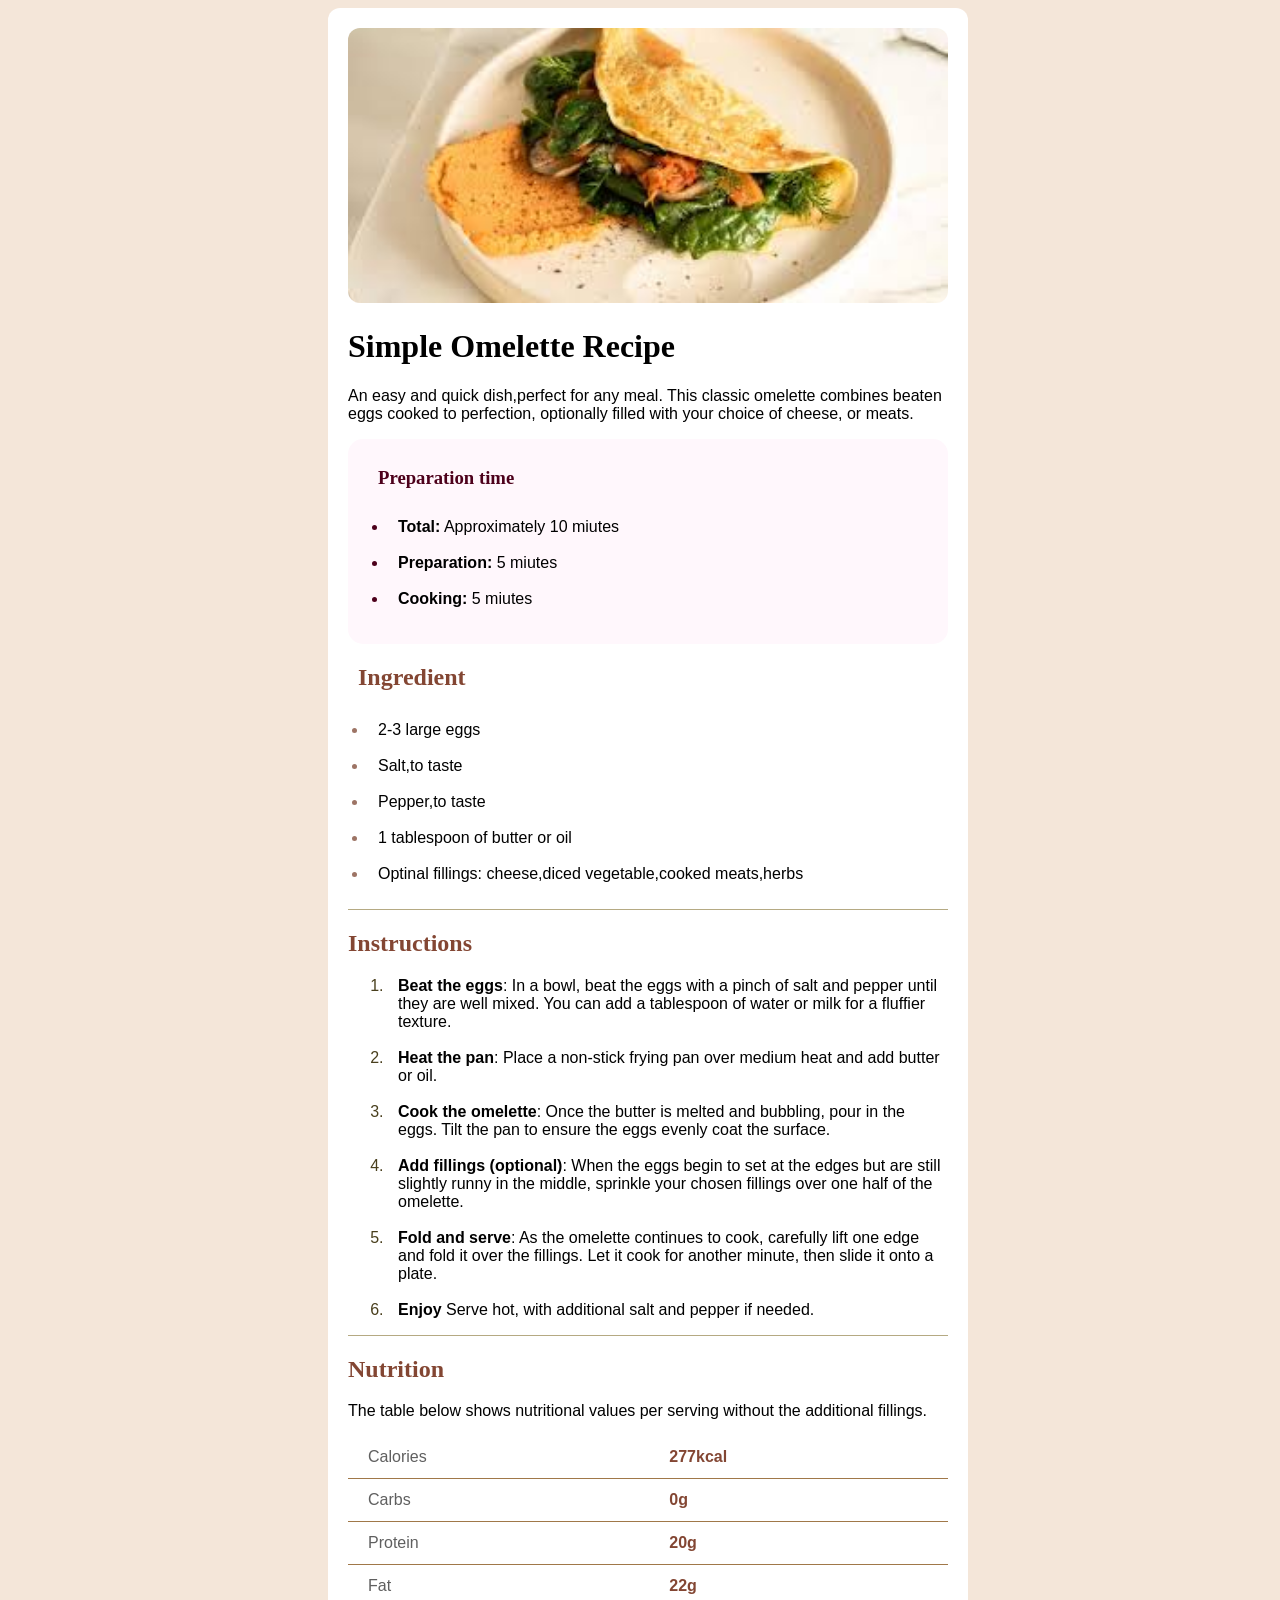
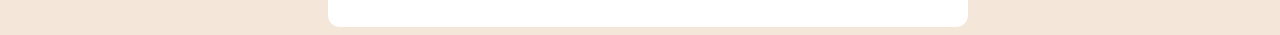
==== index.html @ 75eeb393 "menu" ====
<!DOCTYPE html>
<html lang="fr">
  <head>
    <meta charset="UTF-8"> 
      <meta name="viewport" content="width=device-width, initial-scale=1.0">
    <title>Simple Omelette Recipe</title>
    <link href="omelette.css" rel="stylesheet">
  </head>
<body>
    <div class="card">
        <img src="images.png" alt="omelette plate">
        <div class="container">
            <h1>Simple Omelette Recipe</h1>
            <p> An easy and quick dish,perfect for any meal. This classic omelette combines beaten eggs cooked to perfection, optionally filled with your choice of cheese, or meats.</p>
    
            <div class="preparation">
                <h3>Preparation time</h3>
                <ul>
                    <li><strong>Total:</strong> Approximately 10 miutes</li><br>
                    <li><strong>Preparation:</strong> 5 miutes</li><br>
                    <li><strong>Cooking:</strong> 5 miutes</li>
                </ul>
            </div>
            <div class="ingredient">
                <h2>Ingredient</h2>
                <ul>
                    <li>2-3 large eggs</li><br>
                    <li>Salt,to taste</li><br>
                    <li>Pepper,to taste</li><br>
                    <li>1 tablespoon of butter or oil</li><br>
                    <li>Optinal fillings: cheese,diced vegetable,cooked meats,herbs</li>
                </ul>
            </div>
            <div class="instruction">
                <h2>Instructions</h2>
                <ol>
                    <li><strong> Beat the eggs</strong>: In a bowl, beat the eggs with a pinch of salt and pepper until they are well mixed. 
                        You can add a tablespoon of water or milk for a fluffier texture.
                    </li><br>
                    <li><strong>Heat the pan</strong>: Place a non-stick frying pan over medium heat and add butter or oil.</li><br>
                    <li><strong>Cook the omelette</strong>: Once the butter is melted and bubbling, pour in the eggs. Tilt the pan to ensure the eggs evenly coat the surface.</li><br>
                    <li><strong>Add fillings (optional)</strong>: When the eggs begin to set at the edges but are still 
                        slightly runny in the middle, sprinkle your chosen fillings over one half of the omelette.
                    </li><br>
                    <li><strong>Fold and serve</strong>: As the omelette continues to cook, carefully lift one edge and fold it over the fillings.
                        Let it cook for another minute, then slide it onto a plate.
                    </li><br>
                    <li><strong>Enjoy</strong> Serve hot, with additional salt and pepper if needed.</li>
                </ol>
            </div>
            <h2>Nutrition</h2>
            <p>The table below shows nutritional values per serving without the additional fillings.</p>
            <table class="nutrition-table">
                <tr>
                    <td>Calories</td>
                    <td class="value">277kcal</td>
                </tr>
                <tr>
                    <td>Carbs</td>
                    <td class="value">0g</td>
                </tr>
                <tr>
                    <td>Protein</td>
                    <td class="value">20g</td>
                </tr>
                <tr>
                    <td>Fat</td>
                    <td class="value">22g</td>
                </tr>
            </table>
        </div>
    </div>
</body>
</html>
---- omelette.css ----
.card {
  background-color: rgb(255, 255, 255);
  padding: 20px;
  border-radius: 12px;
  margin-left: 25%;
  margin-right: 25%;
}

img{
  width: 100%;
  border-radius: 12px; 
}

body {
  background-color: rgb(244, 230, 217);
  color: black;
  display: flex;
  justify-content: center;
  align-items: center;
  font-family: 'Inter', sans-serif;
  width: 100%;
}

.preparation{
  background-color: rgb(255, 247, 252);
  padding: 10px;
  border-radius: 15px;
  padding-left: 30px;
}

h3{
  color: rgb(77, 0, 27);  
  font-family: 'Inter', serif;
}

ul{
  padding: 10px;
}

li{
  padding-left: 10px;
}

.ingredient{
  border-bottom: 1px solid rgb(181, 170, 131);
  padding-left: 10px;
}

.ingredient li::marker{
  color: rgb(157, 116, 101);
}

.preparation li::marker{
  color: rgb(77, 0, 27);
}

h2{
  color: rgb(131, 70, 51); 
  font-family: 'Inter', serif;
}

h1{
  font-family: 'Inter', serif;
}

.instruction ::marker{
  color: rgb(73, 63, 29);
}

.instruction{
     border-bottom: 1px solid rgb(181, 170, 131);   
   
}

 .nutrition-table {
  width: 100%;
  border-collapse: collapse; /* Supprime les doubles bordures */
} 

.nutrition-table  tr{
  border-bottom: 1px solid #a07849; /* Crée la ligne grise sous chaque ligne */
}

.nutrition-table tr:last-child {
  border-bottom: none; /* Enlève la ligne pour le dernier élément */
}

.nutrition-table td {
  padding: 12px 20px; /* Ajoute de l'espace à l'intérieur des cellules */
  color: #5f5f5f; /* Couleur de texte pour les labels */
}

.nutrition-table td.value {
  font-weight: bold; /* Met les chiffres en gras */
 color: rgb(131, 70, 51);
}

@media screen and (max-width: 600px)  {
    body {
        display: flex;
        flex-direction: column;
        background-color:none;
        margin: 0;
        padding: 0;
      
    }
     img{
        width: 100%;
        border-radius: 0px;
    }
    .card {
        background-color: rgb(255, 255, 255);
        width: 100%;
        padding: 0px;
          border-radius: 0px;
    }
    .container{
        padding:10px;
    }
    .ingredient{
        border-bottom: 1px solid rgb(181, 170, 131);
        padding-left: 15px;
    }
  }
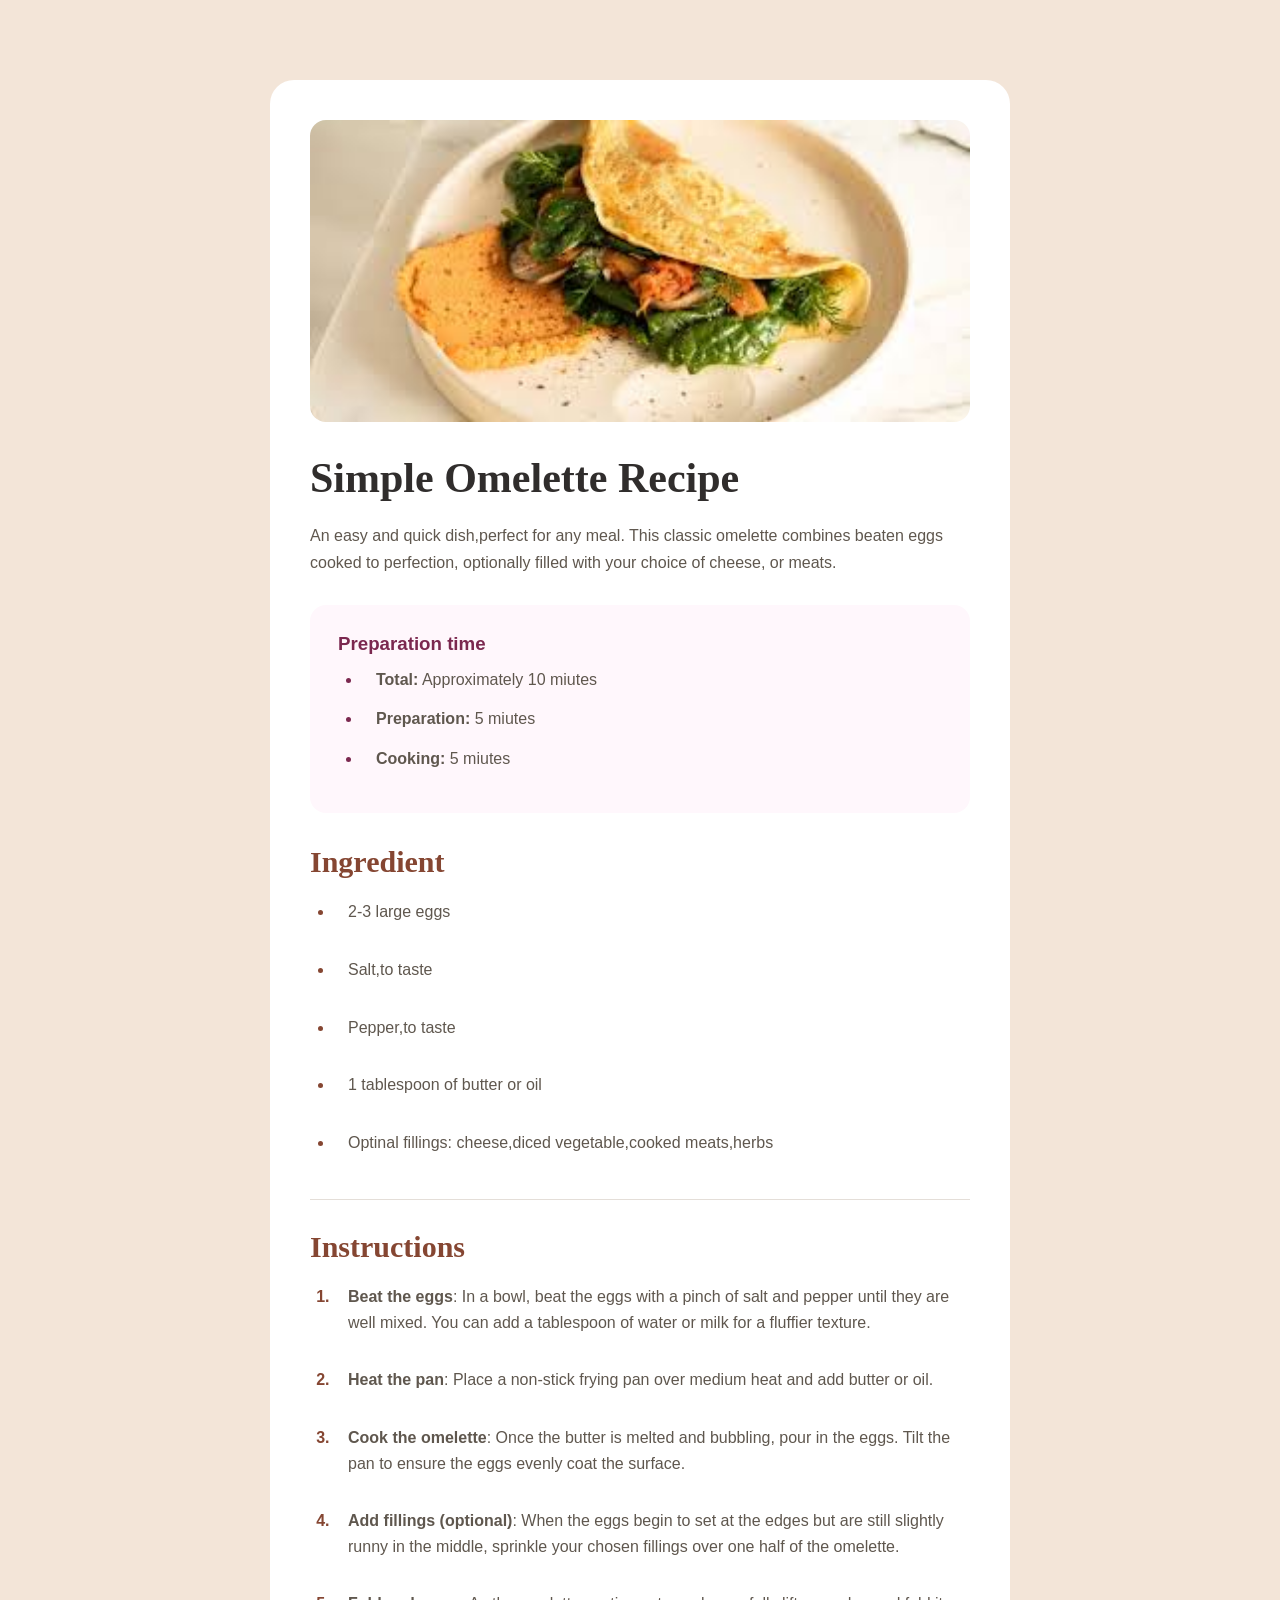
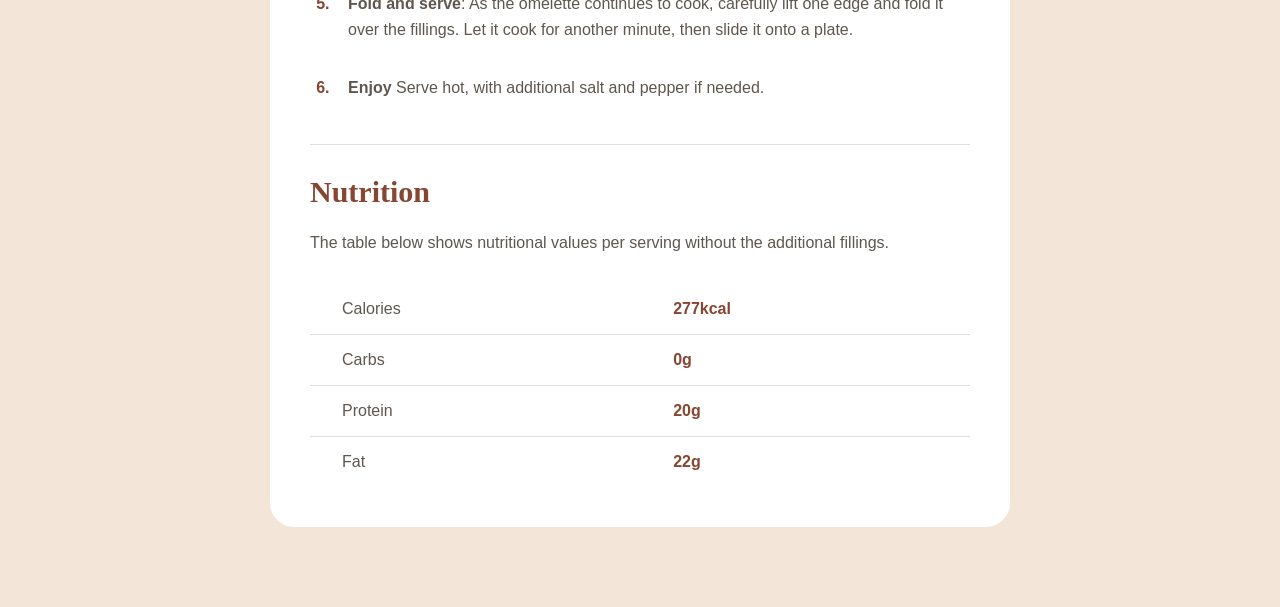
==== commit dbc0192a: "mon meunu" ====
--- a/index.html
+++ b/index.html
@@ -16,8 +16,8 @@
             <div class="preparation">
                 <h3>Preparation time</h3>
                 <ul>
-                    <li><strong>Total:</strong> Approximately 10 miutes</li><br>
-                    <li><strong>Preparation:</strong> 5 miutes</li><br>
+                    <li><strong>Total:</strong> Approximately 10 miutes</li>
+                    <li><strong>Preparation:</strong> 5 miutes</li>
                     <li><strong>Cooking:</strong> 5 miutes</li>
                 </ul>
             </div>
--- a/omelette.css
+++ b/omelette.css
@@ -1,124 +1,149 @@
-.card {
-  background-color: rgb(255, 255, 255);
-  padding: 20px;
-  border-radius: 12px;
-  margin-left: 25%;
-  margin-right: 25%;
-}
-
-img{
-  width: 100%;
-  border-radius: 12px; 
+* {
+  margin: 0;
+  padding: 0;
+  box-sizing: border-box;
 }
 
 body {
-  background-color: rgb(244, 230, 217);
-  color: black;
-  display: flex;
-  justify-content: center;
-  align-items: center;
-  font-family: 'Inter', sans-serif;
-  width: 100%;
+  background-color: #f3e5d8;
+  color: #302d2c;
+  font-family: Arial, sans-serif;
+  min-height: 100vh;
+  padding: 80px 24px;
 }
 
-.preparation{
-  background-color: rgb(255, 247, 252);
-  padding: 10px;
-  border-radius: 15px;
-  padding-left: 30px;
+.card {
+  max-width: 740px;
+  margin: 0 auto;
+  background-color: white;
+  padding: 40px;
+  border-radius: 24px;
 }
 
-h3{
-  color: rgb(77, 0, 27);  
-  font-family: 'Inter', serif;
+img {
+  width: 100%;
+  display: block;
+  border-radius: 16px;
+  margin-bottom: 32px;
 }
 
-ul{
-  padding: 10px;
+h1 {
+  font-family: Georgia, serif;
+  font-size: 42px;
+  margin-bottom: 20px;
+  color: #302d2c;
 }
 
-li{
-  padding-left: 10px;
+h2 {
+  font-family: Georgia, serif;
+  font-size: 30px;
+  color: #854632;
+  margin-bottom: 20px;
 }
 
-.ingredient{
-  border-bottom: 1px solid rgb(181, 170, 131);
-  padding-left: 10px;
+h3 {
+  color: #7b284f;
+  margin-bottom: 12px;
 }
 
-.ingredient li::marker{
-  color: rgb(157, 116, 101);
+p {
+  line-height: 1.7;
+  color: #5f574e;
+  margin-bottom: 28px;
 }
 
-.preparation li::marker{
-  color: rgb(77, 0, 27);
+.preparation {
+  background-color: #fff7fc;
+  padding: 28px;
+  border-radius: 16px;
+  margin-bottom: 32px;
 }
 
-h2{
-  color: rgb(131, 70, 51); 
-  font-family: 'Inter', serif;
+.ingredient,
+.instruction {
+  border-bottom: 1px solid #e4ded8;
+  padding-bottom: 30px;
+  margin-bottom: 30px;
 }
 
-h1{
-  font-family: 'Inter', serif;
+ul,
+ol {
+  padding-left: 24px;
 }
 
-.instruction ::marker{
-  color: rgb(73, 63, 29);
+li {
+  padding-left: 14px;
+  margin-bottom: 14px;
+  line-height: 1.6;
+  color: #5f574e;
 }
 
-.instruction{
-     border-bottom: 1px solid rgb(181, 170, 131);   
-   
+li::marker {
+  color: #854632;
+  font-weight: bold;
 }
 
- .nutrition-table {
+.preparation li::marker {
+  color: #7b284f;
+}
+
+.nutrition-table {
   width: 100%;
-  border-collapse: collapse; /* Supprime les doubles bordures */
-} 
+  border-collapse: collapse;
+}
 
-.nutrition-table  tr{
-  border-bottom: 1px solid #a07849; /* Crée la ligne grise sous chaque ligne */
+.nutrition-table tr {
+  border-bottom: 1px solid #e4ded8;
 }
 
 .nutrition-table tr:last-child {
-  border-bottom: none; /* Enlève la ligne pour le dernier élément */
+  border-bottom: none;
 }
 
 .nutrition-table td {
-  padding: 12px 20px; /* Ajoute de l'espace à l'intérieur des cellules */
-  color: #5f5f5f; /* Couleur de texte pour les labels */
+  padding: 16px 32px;
+  color: #5f574e;
 }
 
-.nutrition-table td.value {
-  font-weight: bold; /* Met les chiffres en gras */
- color: rgb(131, 70, 51);
+.nutrition-table .value {
+  color: #854632;
+  font-weight: 700;
 }
 
-@media screen and (max-width: 600px)  {
-    body {
-        display: flex;
-        flex-direction: column;
-        background-color:none;
-        margin: 0;
-        padding: 0;
-      
-    }
-     img{
-        width: 100%;
-        border-radius: 0px;
-    }
-    .card {
-        background-color: rgb(255, 255, 255);
-        width: 100%;
-        padding: 0px;
-          border-radius: 0px;
-    }
-    .container{
-        padding:10px;
-    }
-    .ingredient{
-        border-bottom: 1px solid rgb(181, 170, 131);
-        padding-left: 15px;
-    }
-  }+/* Mobile */
+@media screen and (max-width: 600px) {
+  body {
+    padding: 0;
+  }
+
+  .card {
+    width: 100%;
+    padding: 0;
+    border-radius: 0;
+  }
+
+  img {
+    border-radius: 0;
+    margin-bottom: 32px;
+  }
+
+  .container {
+    padding: 0 32px 40px;
+  }
+
+  h1 {
+    font-size: 34px;
+  }
+
+  h2 {
+    font-size: 26px;
+  }
+
+  .preparation {
+    padding: 24px;
+  }
+
+  .nutrition-table td {
+    padding: 16px 20px;
+  }
+}
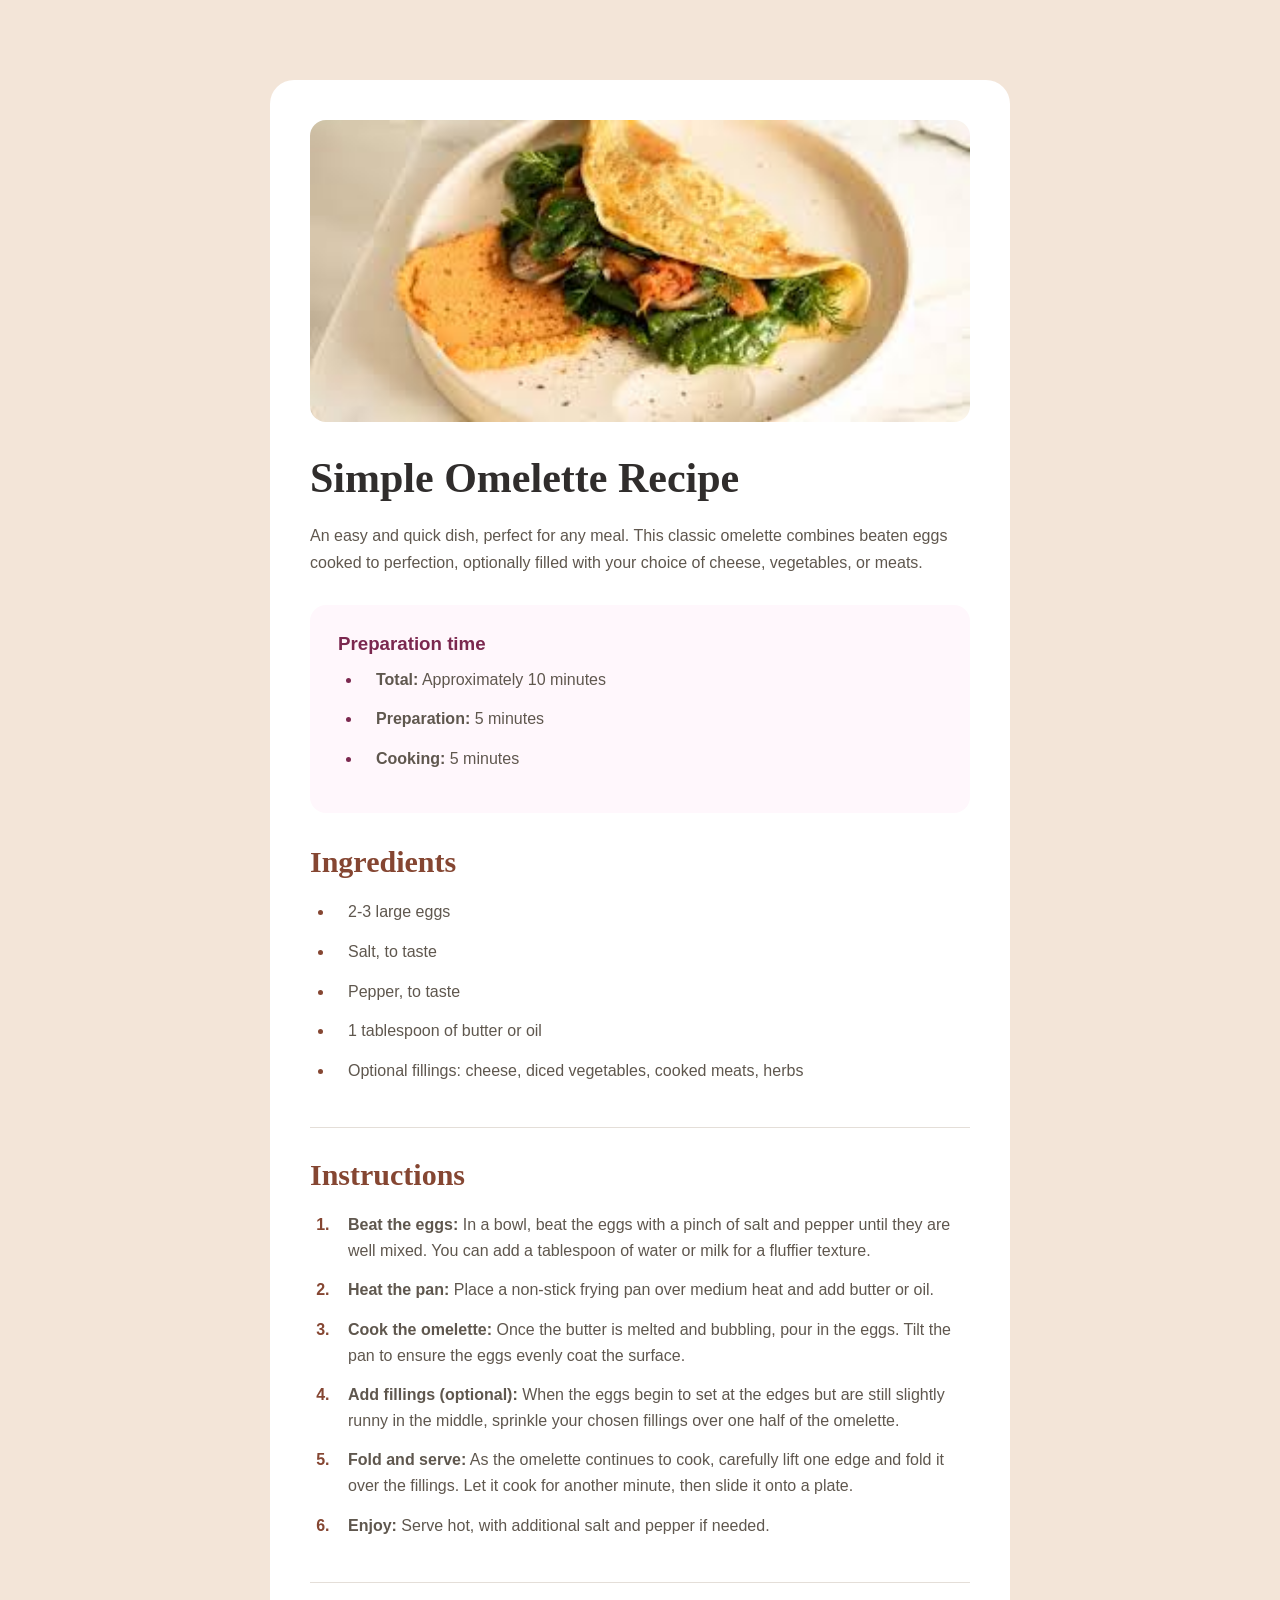
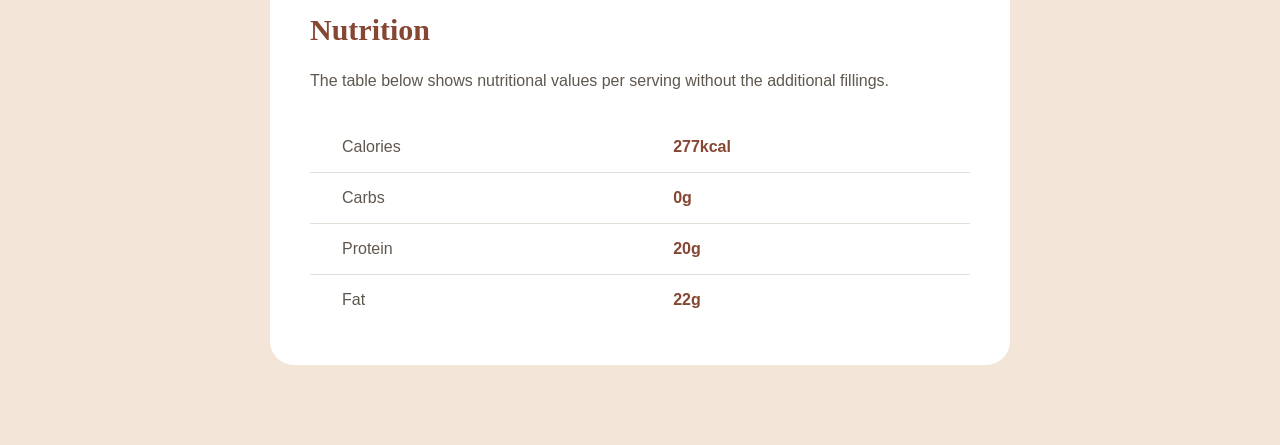
==== commit 6bc38292: "my SEO changes" ====
--- a/index.html
+++ b/index.html
@@ -1,74 +1,76 @@
 <!DOCTYPE html>
-<html lang="fr">
-  <head>
-    <meta charset="UTF-8"> 
-      <meta name="viewport" content="width=device-width, initial-scale=1.0">
+<html lang="en"> <!-- Corrigé en "en" car le texte de la recette est en anglais -->
+<head>
+    <meta charset="UTF-8">
+    <meta name="viewport" content="width=device-width, initial-scale=1.0">
     <title>Simple Omelette Recipe</title>
     <link href="omelette.css" rel="stylesheet">
-  </head>
+</head>
 <body>
-    <div class="card">
-        <img src="images.png" alt="omelette plate">
+    <main class="card">
+        <img src="images.png" alt="A delicious simple omelette served on a plate">
+        
         <div class="container">
             <h1>Simple Omelette Recipe</h1>
-            <p> An easy and quick dish,perfect for any meal. This classic omelette combines beaten eggs cooked to perfection, optionally filled with your choice of cheese, or meats.</p>
-    
-            <div class="preparation">
+            <p>An easy and quick dish, perfect for any meal. This classic omelette combines beaten eggs cooked to perfection, optionally filled with your choice of cheese, vegetables, or meats.</p>
+            
+            <section class="preparation">
                 <h3>Preparation time</h3>
                 <ul>
-                    <li><strong>Total:</strong> Approximately 10 miutes</li>
-                    <li><strong>Preparation:</strong> 5 miutes</li>
-                    <li><strong>Cooking:</strong> 5 miutes</li>
+                    <li><strong>Total:</strong> Approximately 10 minutes</li>
+                    <li><strong>Preparation:</strong> 5 minutes</li>
+                    <li><strong>Cooking:</strong> 5 minutes</li>
                 </ul>
-            </div>
-            <div class="ingredient">
-                <h2>Ingredient</h2>
+            </section>
+            
+            <section class="ingredient">
+                <h2>Ingredients</h2>
                 <ul>
-                    <li>2-3 large eggs</li><br>
-                    <li>Salt,to taste</li><br>
-                    <li>Pepper,to taste</li><br>
-                    <li>1 tablespoon of butter or oil</li><br>
-                    <li>Optinal fillings: cheese,diced vegetable,cooked meats,herbs</li>
+                    <li>2-3 large eggs</li>
+                    <li>Salt, to taste</li>
+                    <li>Pepper, to taste</li>
+                    <li>1 tablespoon of butter or oil</li>
+                    <li>Optional fillings: cheese, diced vegetables, cooked meats, herbs</li>
                 </ul>
-            </div>
-            <div class="instruction">
+            </section>
+            
+            <section class="instruction">
                 <h2>Instructions</h2>
                 <ol>
-                    <li><strong> Beat the eggs</strong>: In a bowl, beat the eggs with a pinch of salt and pepper until they are well mixed. 
-                        You can add a tablespoon of water or milk for a fluffier texture.
-                    </li><br>
-                    <li><strong>Heat the pan</strong>: Place a non-stick frying pan over medium heat and add butter or oil.</li><br>
-                    <li><strong>Cook the omelette</strong>: Once the butter is melted and bubbling, pour in the eggs. Tilt the pan to ensure the eggs evenly coat the surface.</li><br>
-                    <li><strong>Add fillings (optional)</strong>: When the eggs begin to set at the edges but are still 
-                        slightly runny in the middle, sprinkle your chosen fillings over one half of the omelette.
-                    </li><br>
-                    <li><strong>Fold and serve</strong>: As the omelette continues to cook, carefully lift one edge and fold it over the fillings.
-                        Let it cook for another minute, then slide it onto a plate.
-                    </li><br>
-                    <li><strong>Enjoy</strong> Serve hot, with additional salt and pepper if needed.</li>
+                    <li><strong>Beat the eggs:</strong> In a bowl, beat the eggs with a pinch of salt and pepper until they are well mixed. You can add a tablespoon of water or milk for a fluffier texture.</li>
+                    <li><strong>Heat the pan:</strong> Place a non-stick frying pan over medium heat and add butter or oil.</li>
+                    <li><strong>Cook the omelette:</strong> Once the butter is melted and bubbling, pour in the eggs. Tilt the pan to ensure the eggs evenly coat the surface.</li>
+                    <li><strong>Add fillings (optional):</strong> When the eggs begin to set at the edges but are still slightly runny in the middle, sprinkle your chosen fillings over one half of the omelette.</li>
+                    <li><strong>Fold and serve:</strong> As the omelette continues to cook, carefully lift one edge and fold it over the fillings. Let it cook for another minute, then slide it onto a plate.</li>
+                    <li><strong>Enjoy:</strong> Serve hot, with additional salt and pepper if needed.</li>
                 </ol>
-            </div>
-            <h2>Nutrition</h2>
-            <p>The table below shows nutritional values per serving without the additional fillings.</p>
-            <table class="nutrition-table">
-                <tr>
-                    <td>Calories</td>
-                    <td class="value">277kcal</td>
-                </tr>
-                <tr>
-                    <td>Carbs</td>
-                    <td class="value">0g</td>
-                </tr>
-                <tr>
-                    <td>Protein</td>
-                    <td class="value">20g</td>
-                </tr>
-                <tr>
-                    <td>Fat</td>
-                    <td class="value">22g</td>
-                </tr>
-            </table>
+            </section>
+            
+            <section class="nutrition">
+                <h2>Nutrition</h2>
+                <p>The table below shows nutritional values per serving without the additional fillings.</p>
+                <table class="nutrition-table">
+                    <tbody>
+                        <tr>
+                            <td>Calories</td>
+                            <td class="value">277kcal</td>
+                        </tr>
+                        <tr>
+                            <td>Carbs</td>
+                            <td class="value">0g</td>
+                        </tr>
+                        <tr>
+                            <td>Protein</td>
+                            <td class="value">20g</td>
+                        </tr>
+                        <tr>
+                            <td>Fat</td>
+                            <td class="value">22g</td>
+                        </tr>
+                    </tbody>
+                </table>
+            </section>
         </div>
-    </div>
+    </main>
 </body>
-</html>+</html>
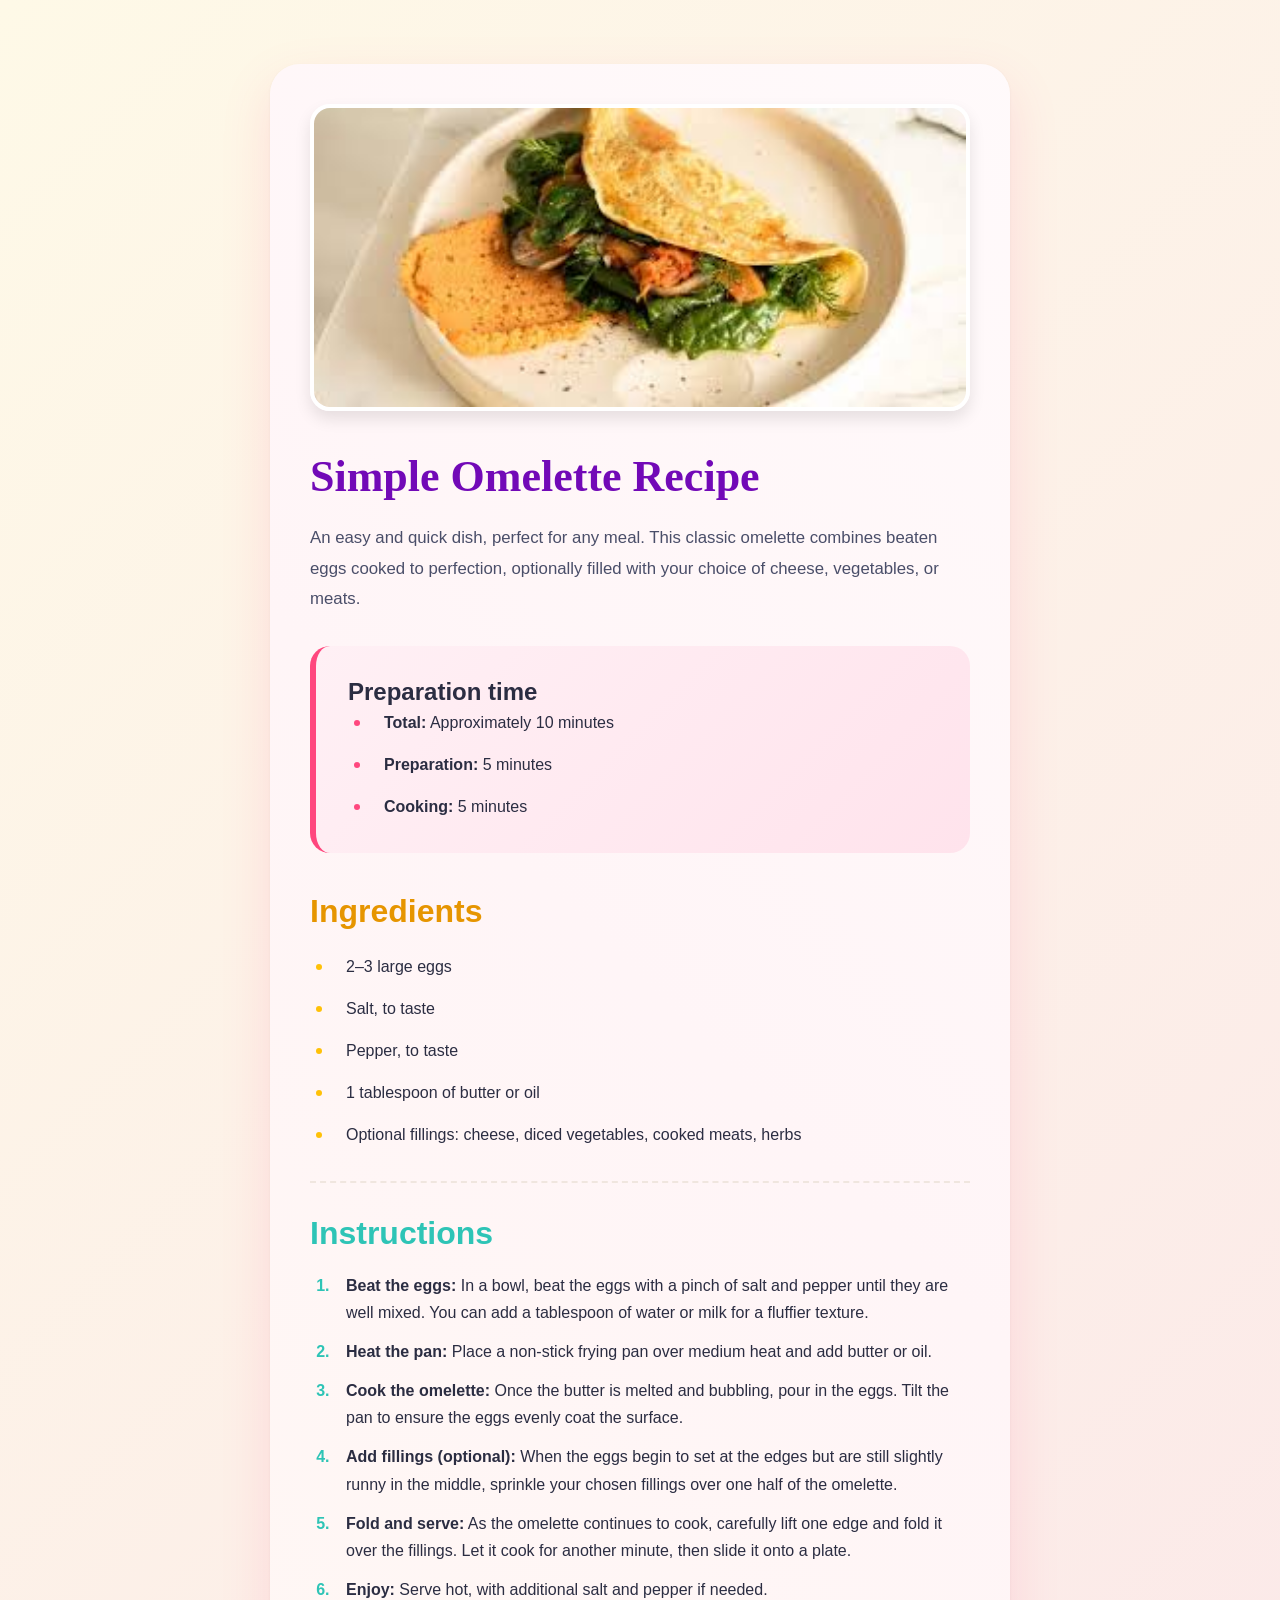
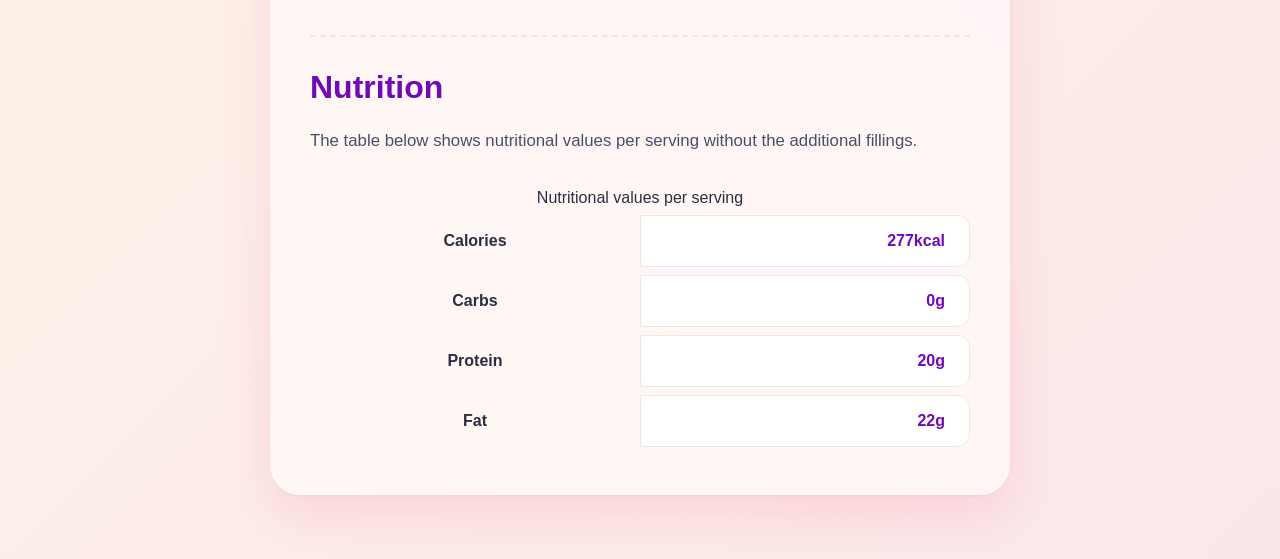
==== commit 79340330: "adding features" ====
--- a/index.html
+++ b/index.html
@@ -1,76 +1,188 @@
+
 <!DOCTYPE html>
-<html lang="en"> <!-- Corrigé en "en" car le texte de la recette est en anglais -->
+<html lang="en">
+
 <head>
-    <meta charset="UTF-8">
-    <meta name="viewport" content="width=device-width, initial-scale=1.0">
-    <title>Simple Omelette Recipe</title>
-    <link href="omelette.css" rel="stylesheet">
+  <meta charset="UTF-8">
+  <meta name="viewport" content="width=device-width, initial-scale=1.0">
+
+  <meta
+    name="description"
+    content="A simple and delicious omelette recipe with preparation time, ingredients, instructions, and nutrition information."
+  >
+
+  <title>Simple Omelette Recipe</title>
+
+  <link rel="stylesheet" href="./omelette.css">
 </head>
+
 <body>
-    <main class="card">
-        <img src="images.png" alt="A delicious simple omelette served on a plate">
-        
-        <div class="container">
-            <h1>Simple Omelette Recipe</h1>
-            <p>An easy and quick dish, perfect for any meal. This classic omelette combines beaten eggs cooked to perfection, optionally filled with your choice of cheese, vegetables, or meats.</p>
-            
-            <section class="preparation">
-                <h3>Preparation time</h3>
-                <ul>
-                    <li><strong>Total:</strong> Approximately 10 minutes</li>
-                    <li><strong>Preparation:</strong> 5 minutes</li>
-                    <li><strong>Cooking:</strong> 5 minutes</li>
-                </ul>
-            </section>
-            
-            <section class="ingredient">
-                <h2>Ingredients</h2>
-                <ul>
-                    <li>2-3 large eggs</li>
-                    <li>Salt, to taste</li>
-                    <li>Pepper, to taste</li>
-                    <li>1 tablespoon of butter or oil</li>
-                    <li>Optional fillings: cheese, diced vegetables, cooked meats, herbs</li>
-                </ul>
-            </section>
-            
-            <section class="instruction">
-                <h2>Instructions</h2>
-                <ol>
-                    <li><strong>Beat the eggs:</strong> In a bowl, beat the eggs with a pinch of salt and pepper until they are well mixed. You can add a tablespoon of water or milk for a fluffier texture.</li>
-                    <li><strong>Heat the pan:</strong> Place a non-stick frying pan over medium heat and add butter or oil.</li>
-                    <li><strong>Cook the omelette:</strong> Once the butter is melted and bubbling, pour in the eggs. Tilt the pan to ensure the eggs evenly coat the surface.</li>
-                    <li><strong>Add fillings (optional):</strong> When the eggs begin to set at the edges but are still slightly runny in the middle, sprinkle your chosen fillings over one half of the omelette.</li>
-                    <li><strong>Fold and serve:</strong> As the omelette continues to cook, carefully lift one edge and fold it over the fillings. Let it cook for another minute, then slide it onto a plate.</li>
-                    <li><strong>Enjoy:</strong> Serve hot, with additional salt and pepper if needed.</li>
-                </ol>
-            </section>
-            
-            <section class="nutrition">
-                <h2>Nutrition</h2>
-                <p>The table below shows nutritional values per serving without the additional fillings.</p>
-                <table class="nutrition-table">
-                    <tbody>
-                        <tr>
-                            <td>Calories</td>
-                            <td class="value">277kcal</td>
-                        </tr>
-                        <tr>
-                            <td>Carbs</td>
-                            <td class="value">0g</td>
-                        </tr>
-                        <tr>
-                            <td>Protein</td>
-                            <td class="value">20g</td>
-                        </tr>
-                        <tr>
-                            <td>Fat</td>
-                            <td class="value">22g</td>
-                        </tr>
-                    </tbody>
-                </table>
-            </section>
-        </div>
-    </main>
+
+  <main class="card">
+
+    <figure class="recipe-image">
+      <img
+        src="./images.png"
+        alt="A simple omelette served on a plate"
+      >
+    </figure>
+
+
+    <article class="container">
+
+      <header class="recipe-header">
+        <h1>Simple Omelette Recipe</h1>
+
+        <p>
+          An easy and quick dish, perfect for any meal. This classic omelette
+          combines beaten eggs cooked to perfection, optionally filled with
+          your choice of cheese, vegetables, or meats.
+        </p>
+      </header>
+
+
+      <section class="preparation" aria-labelledby="preparation-title">
+
+        <h2 id="preparation-title">
+          Preparation time
+        </h2>
+
+        <ul>
+          <li>
+            <strong>Total:</strong>
+            Approximately 10 minutes
+          </li>
+
+          <li>
+            <strong>Preparation:</strong>
+            5 minutes
+          </li>
+
+          <li>
+            <strong>Cooking:</strong>
+            5 minutes
+          </li>
+        </ul>
+
+      </section>
+
+
+      <section class="ingredient" aria-labelledby="ingredients-title">
+
+        <h2 id="ingredients-title">
+          Ingredients
+        </h2>
+
+        <ul>
+          <li>2–3 large eggs</li>
+          <li>Salt, to taste</li>
+          <li>Pepper, to taste</li>
+          <li>1 tablespoon of butter or oil</li>
+          <li>
+            Optional fillings: cheese, diced vegetables,
+            cooked meats, herbs
+          </li>
+        </ul>
+
+      </section>
+
+
+      <section class="instruction" aria-labelledby="instructions-title">
+
+        <h2 id="instructions-title">
+          Instructions
+        </h2>
+
+        <ol>
+          <li>
+            <strong>Beat the eggs:</strong>
+            In a bowl, beat the eggs with a pinch of salt and pepper
+            until they are well mixed. You can add a tablespoon of
+            water or milk for a fluffier texture.
+          </li>
+
+          <li>
+            <strong>Heat the pan:</strong>
+            Place a non-stick frying pan over medium heat and add
+            butter or oil.
+          </li>
+
+          <li>
+            <strong>Cook the omelette:</strong>
+            Once the butter is melted and bubbling, pour in the eggs.
+            Tilt the pan to ensure the eggs evenly coat the surface.
+          </li>
+
+          <li>
+            <strong>Add fillings (optional):</strong>
+            When the eggs begin to set at the edges but are still
+            slightly runny in the middle, sprinkle your chosen
+            fillings over one half of the omelette.
+          </li>
+
+          <li>
+            <strong>Fold and serve:</strong>
+            As the omelette continues to cook, carefully lift one edge
+            and fold it over the fillings. Let it cook for another
+            minute, then slide it onto a plate.
+          </li>
+
+          <li>
+            <strong>Enjoy:</strong>
+            Serve hot, with additional salt and pepper if needed.
+          </li>
+        </ol>
+
+      </section>
+
+
+      <section class="nutrition" aria-labelledby="nutrition-title">
+
+        <h2 id="nutrition-title">
+          Nutrition
+        </h2>
+
+        <p>
+          The table below shows nutritional values per serving
+          without the additional fillings.
+        </p>
+
+        <table class="nutrition-table">
+
+          <caption class="sr-only">
+            Nutritional values per serving
+          </caption>
+
+          <tbody>
+            <tr>
+              <th scope="row">Calories</th>
+              <td class="value">277kcal</td>
+            </tr>
+
+            <tr>
+              <th scope="row">Carbs</th>
+              <td class="value">0g</td>
+            </tr>
+
+            <tr>
+              <th scope="row">Protein</th>
+              <td class="value">20g</td>
+            </tr>
+
+            <tr>
+              <th scope="row">Fat</th>
+              <td class="value">22g</td>
+            </tr>
+          </tbody>
+
+        </table>
+
+      </section>
+
+    </article>
+
+  </main>
+
 </body>
+
 </html>
--- a/omelette.css
+++ b/omelette.css
@@ -1,3 +1,24 @@
+/* Palette de couleurs "Pop & Gourmande" */
+:root {
+  --gradient-bg: linear-gradient(135deg, #fef9e7 0%, #fbe7e9 100%);
+  
+  /* Dégradé multicolore pour l'animation de la carte */
+  --gradient-animated-card: linear-gradient(45deg, #ffffff, #fffaf0, #fff5f7, #ffffff);
+  
+  --color-accent-yellow: #ffc107; /* Jaune œuf vibrant */
+  --color-accent-pink: #ff477e;   /* Rose baie */
+  --color-accent-green: #2ec4b6;  /* Vert herbes fraîches */
+  --color-accent-purple: #7209b7; /* Violet pop */
+  
+  --color-text-main: #2b2d42;
+  --color-text-muted: #4a4e69;
+  --color-border: #f0e6df;
+  
+  --font-sans: 'Segoe UI', Roboto, Helvetica, Arial, sans-serif;
+  --font-serif: Georgia, serif;
+}
+
+/* Reset global */
 * {
   margin: 0;
   padding: 0;
@@ -5,145 +26,210 @@
 }
 
 body {
-  background-color: #f3e5d8;
-  color: #302d2c;
-  font-family: Arial, sans-serif;
+  background: var(--gradient-bg);
+  color: var(--color-text-main);
+  font-family: var(--font-sans);
   min-height: 100vh;
-  padding: 80px 24px;
-}
-
-.card {
+  display: flex;
+  justify-content: center;
+  align-items: center;
+  padding: 4rem 1.5rem;
+}
+
+/* Animation du dégradé de fond de la carte */
+@keyframes fluidGradient {
+  0% { background-position: 0% 50%; }
+  50% { background-position: 100% 50%; }
+  100% { background-position: 0% 50%; }
+}
+
+/* Carte principale avec arrière-plan animé */
+main.card {
   max-width: 740px;
-  margin: 0 auto;
-  background-color: white;
-  padding: 40px;
-  border-radius: 24px;
+  width: 100%;
+  
+  /* Configuration de l'arrière-plan animé */
+  background: var(--gradient-animated-card);
+  background-size: 300% 300%; /* Agrandit le dégradé pour permettre le mouvement */
+  animation: fluidGradient 12s ease infinite; /* Alerte : tourne en boucle infinie */
+  
+  padding: 2.5rem;
+  border-radius: 30px;
+  box-shadow: 0 20px 50px rgba(255, 71, 126, 0.15), 
+              0 1px 3px rgba(0, 0, 0, 0.05);
+  transition: transform 0.3s ease, box-shadow 0.3s ease;
+}
+
+/* Effet interactif au survol de la carte */
+main.card:hover {
+  transform: translateY(-5px);
+  box-shadow: 0 25px 60px rgba(255, 71, 126, 0.25);
 }
 
 img {
   width: 100%;
+  height: auto;
   display: block;
-  border-radius: 16px;
-  margin-bottom: 32px;
+  border-radius: 20px;
+  margin-bottom: 2.5rem;
+  box-shadow: 0 8px 16px rgba(0, 0, 0, 0.1);
+  border: 4px solid #ffffff;
 }
 
 h1 {
-  font-family: Georgia, serif;
-  font-size: 42px;
-  margin-bottom: 20px;
-  color: #302d2c;
-}
-
-h2 {
-  font-family: Georgia, serif;
-  font-size: 30px;
-  color: #854632;
-  margin-bottom: 20px;
-}
-
-h3 {
-  color: #7b284f;
-  margin-bottom: 12px;
+  font-family: var(--font-serif);
+  font-size: 2.75rem;
+  margin-bottom: 1.25rem;
+  color: var(--color-accent-purple);
+  line-height: 1.2;
 }
 
 p {
+  line-height: 1.8;
+  color: var(--color-text-muted);
+  margin-bottom: 2rem;
+  font-size: 1.05rem;
+}
+
+/* Section Préparation : Rose */
+section.preparation {
+  background: linear-gradient(135deg, #fff0f5 0%, #ffe3ec 100%);
+  padding: 2rem;
+  border-radius: 20px;
+  margin-bottom: 2.5rem;
+  border-left: 6px solid var(--color-accent-pink);
+}
+
+section.preparation h3 {
+  color: var(--color-accent-pink);
+  margin-bottom: 1rem;
+  font-size: 1.4rem;
+  font-weight: 800;
+  text-transform: uppercase;
+}
+
+/* Section Ingrédients : Jaune */
+section.ingredient {
+  border-bottom: 2px dashed var(--color-border);
+  padding-bottom: 2rem;
+  margin-bottom: 2rem;
+}
+
+section.ingredient h2 {
+  color: #e69500;
+  font-size: 2rem;
+  margin-bottom: 1.25rem;
+}
+
+/* Section Instructions : Vert */
+section.instruction {
+  border-bottom: 2px dashed var(--color-border);
+  padding-bottom: 2rem;
+  margin-bottom: 2rem;
+}
+
+section.instruction h2 {
+  color: var(--color-accent-green);
+  font-size: 2rem;
+  margin-bottom: 1.25rem;
+}
+
+/* Section Nutrition : Violet */
+section.nutrition h2 {
+  color: var(--color-accent-purple);
+  font-size: 2rem;
+  margin-bottom: 1.25rem;
+}
+
+/* Listes customisées */
+ul, ol {
+  padding-left: 1.5rem;
+}
+
+li {
+  padding-left: 0.75rem;
+  margin-bottom: 0.75rem;
   line-height: 1.7;
-  color: #5f574e;
-  margin-bottom: 28px;
-}
-
-.preparation {
-  background-color: #fff7fc;
-  padding: 28px;
-  border-radius: 16px;
-  margin-bottom: 32px;
-}
-
-.ingredient,
-.instruction {
-  border-bottom: 1px solid #e4ded8;
-  padding-bottom: 30px;
-  margin-bottom: 30px;
-}
-
-ul,
-ol {
-  padding-left: 24px;
-}
-
-li {
-  padding-left: 14px;
-  margin-bottom: 14px;
-  line-height: 1.6;
-  color: #5f574e;
-}
-
-li::marker {
-  color: #854632;
+  color: var(--color-text-main);
+}
+
+li:last-child {
+  margin-bottom: 0;
+}
+
+section.preparation li::marker {
+  color: var(--color-accent-pink);
+  font-size: 1.2rem;
+}
+
+section.ingredient li::marker {
+  color: var(--color-accent-yellow);
+  font-size: 1.2rem;
+}
+
+section.instruction li::marker {
+  color: var(--color-accent-green);
   font-weight: bold;
 }
 
-.preparation li::marker {
-  color: #7b284f;
-}
-
+/* Tableau Nutritionnel */
 .nutrition-table {
   width: 100%;
-  border-collapse: collapse;
-}
-
-.nutrition-table tr {
-  border-bottom: 1px solid #e4ded8;
-}
-
-.nutrition-table tr:last-child {
-  border-bottom: none;
+  border-collapse: separate;
+  border-spacing: 0 8px;
+  margin-top: 1.5rem;
+}
+
+.nutrition-table tr:hover td {
+  background-color: #fff9fa; /* Teinte légèrement rosée au survol */
 }
 
 .nutrition-table td {
-  padding: 16px 32px;
-  color: #5f574e;
+  padding: 1rem 1.5rem;
+  color: var(--color-text-muted);
+  width: 50%;
+  background: #ffffff;
+  border: 1px solid var(--color-border);
+  transition: background-color 0.2s ease;
+}
+
+.nutrition-table td:first-child {
+  border-radius: 12px 0 0 12px;
+  font-weight: 600;
+}
+
+.nutrition-table td:last-child {
+  border-radius: 0 12px 12px 0;
+  text-align: right;
 }
 
 .nutrition-table .value {
-  color: #854632;
-  font-weight: 700;
-}
-
-/* Mobile */
-@media screen and (max-width: 600px) {
+  color: var(--color-accent-purple);
+  font-weight: 800;
+}
+
+/* Version Mobile */
+@media screen and (max-width: 650px) {
   body {
     padding: 0;
   }
 
-  .card {
-    width: 100%;
-    padding: 0;
+  main.card {
     border-radius: 0;
+    padding: 0 0 3rem 0;
+    box-shadow: none;
+    /* Conserve l'animation même sur mobile pour le fun */
+    background-size: 200% 200%; 
   }
 
   img {
     border-radius: 0;
-    margin-bottom: 32px;
+    border: none;
+    box-shadow: none;
+    margin-bottom: 2rem;
   }
 
   .container {
-    padding: 0 32px 40px;
-  }
-
-  h1 {
-    font-size: 34px;
-  }
-
-  h2 {
-    font-size: 26px;
-  }
-
-  .preparation {
-    padding: 24px;
-  }
-
-  .nutrition-table td {
-    padding: 16px 20px;
-  }
-}+    padding: 0 1.5rem;
+  }
+}
